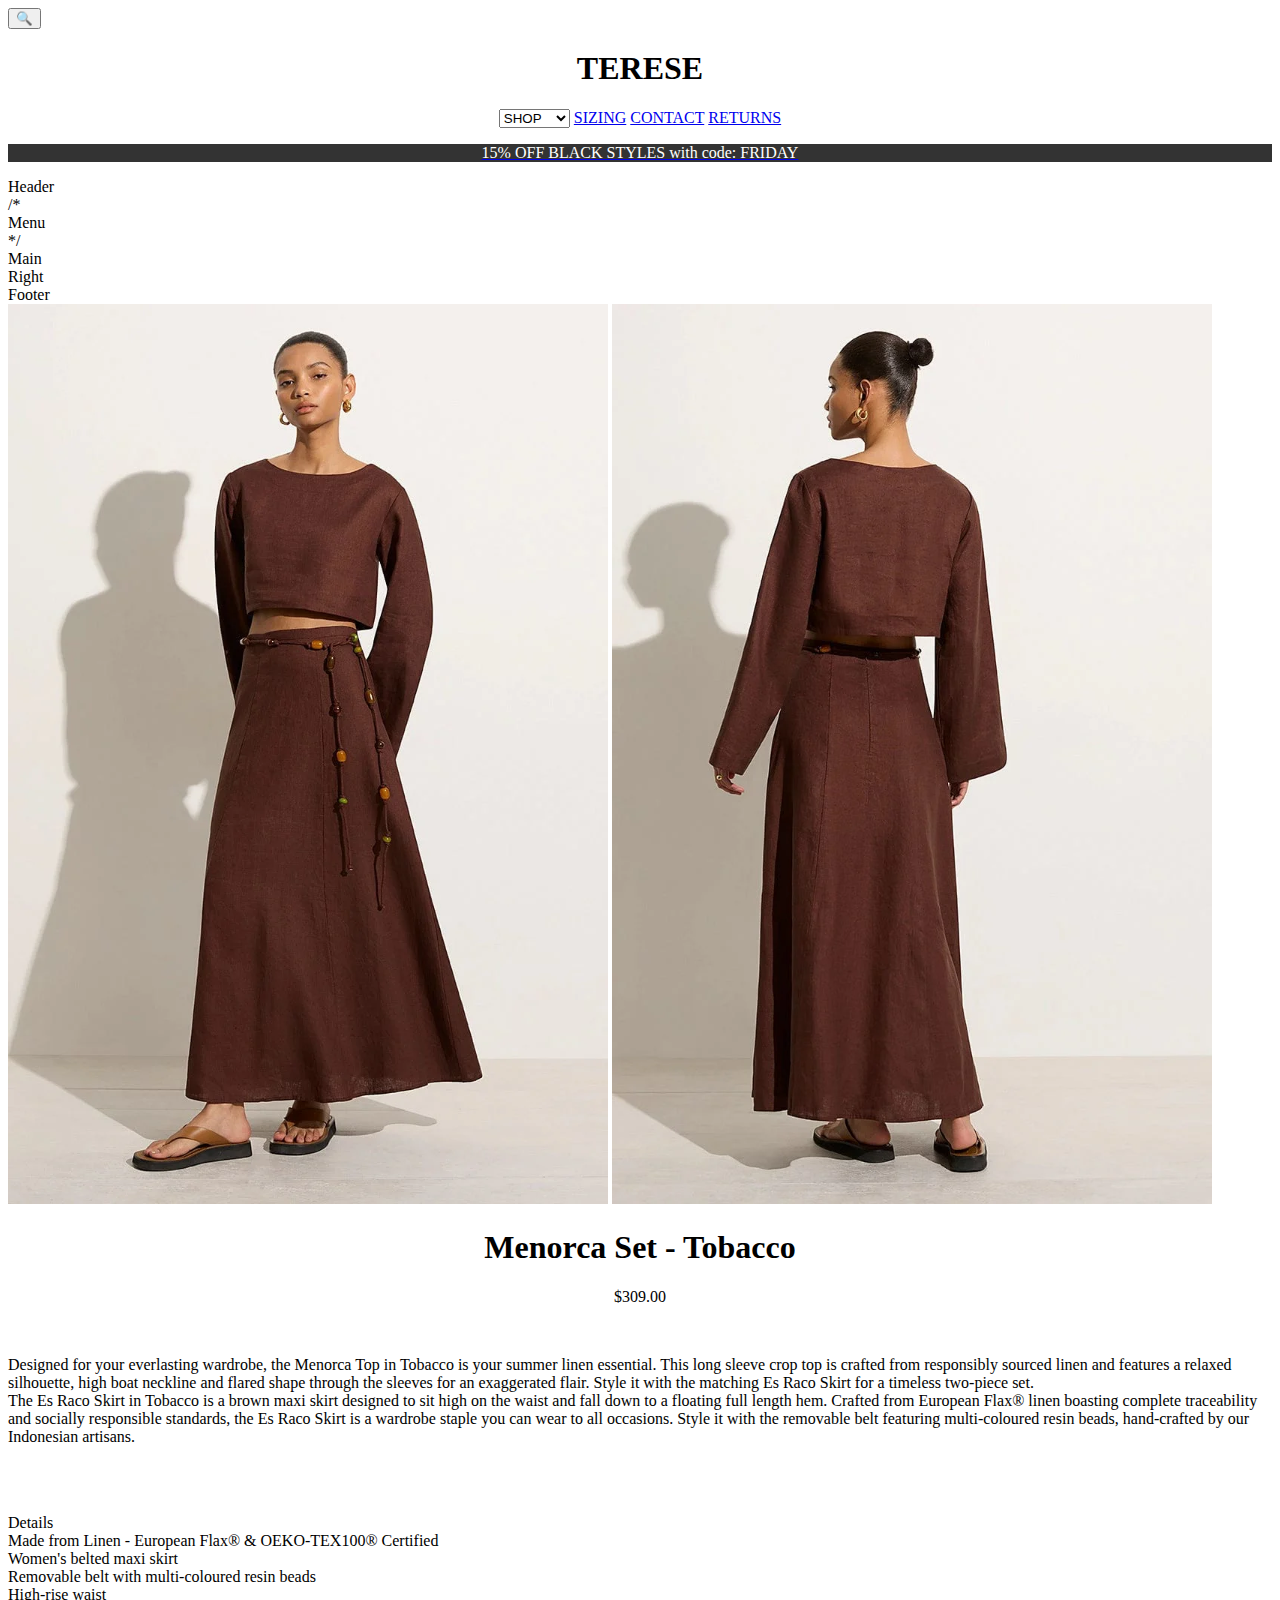
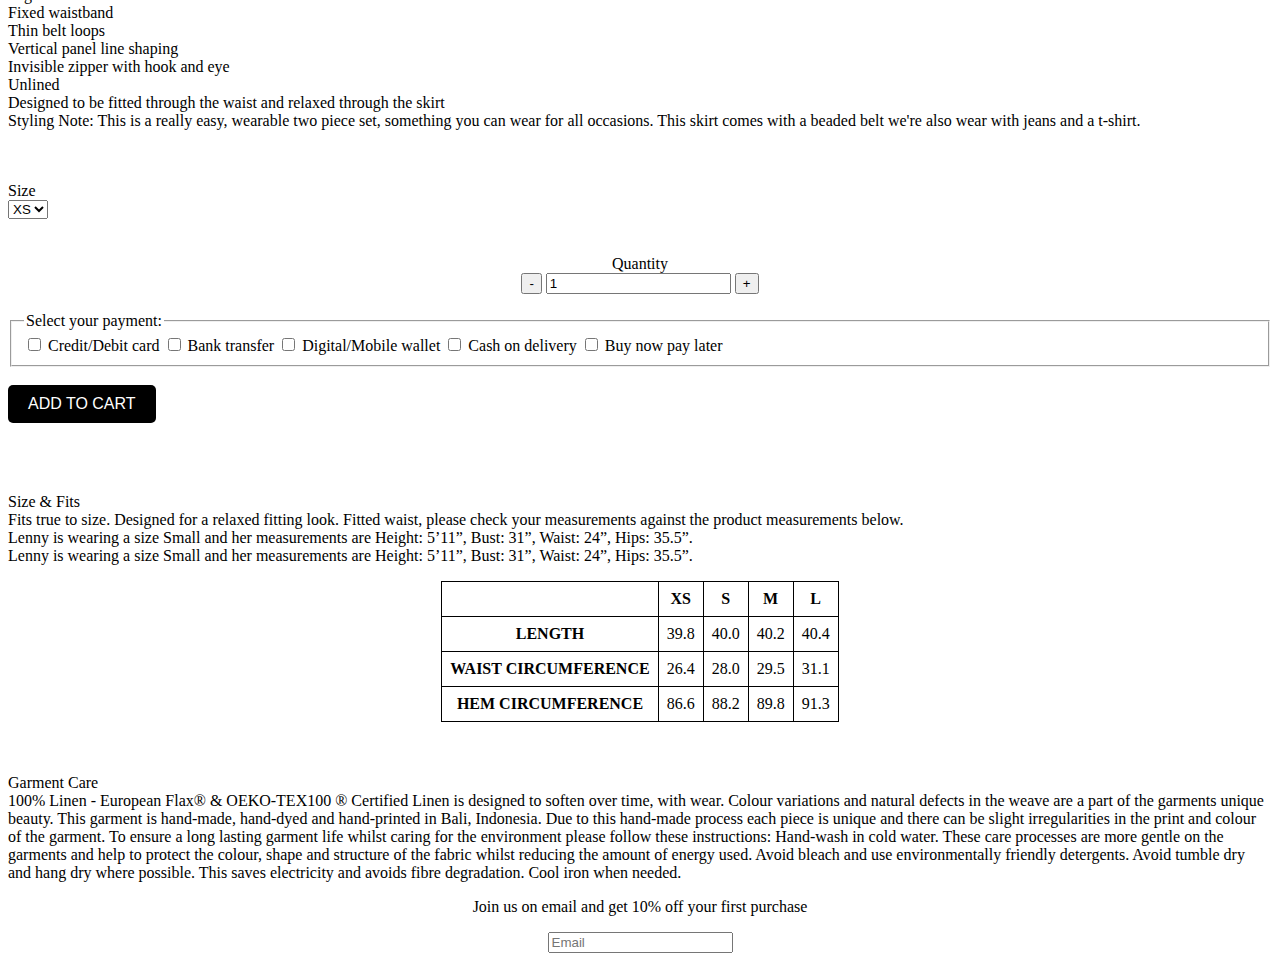
==== assets/index.html @ 15786787 "Moved and renamed folder" ====
<!DOCTYPE html>
<html lang="en">
<head>
    <meta charset="UTF-8">
    <meta name="viewport" content="width=device-width, initial-scale=1.0">
    
    <title>TERESE</title>
    <style>
    <link rel="stylesheet" href="index.css">
  </style>
</head>

<body>


  <div>
    <!-- <form id="searchForm"> -->
       <!-- <label for="searchInput">Search:</label>  -->
      <!-- <input type="text" id="searchInput" placeholder="Type to search..." required> -->
      <div class="search-container">
      <button class="search-icon" onclick="toggleSearch()">
      🔍
      <input type="text" id="search-input" placeholder="Search..." style="display: none;">
  </button>
 
  <script>
        function toggleSearch() {
            const searchInput = document.getElementById('search-input');
            if (searchInput.style.display === 'none' || searchInput.style.display === '') {
                searchInput.style.display = 'block';
                searchInput.focus();
            } else {
                searchInput.style.display = 'none';
            }
        }
    </script>
</div>

    <!-- </form> -->
    <!-- <div class="search-results" id="searchResults"></div> -->
    </div>

  <header class="sticky-header">

    <span style="color:black; text-align: center";> 
  <h1>TERESE</h1>
  
      <nav>                          
      <select a href="#" id="shop" name="shop">          
          <option value="shop">SHOP</option>
          <option value="new">New</option>
          <option value="dresses">Dresses</option>
          <option value="sets">Sets</option>
      </select>
              <a href="#">SIZING</a>
              <a href="#">CONTACT</a>
              <a href="#">RETURNS</a>
            </span>
      
            </nav>
      
      <div style="text-align: center; background-color: #333; color: white";>
        <a href="#" class="announcement-bar-link">
          <p class="announcement-bar-message">
              <div style="text-align: center;">  
              <span style="color:white";>15% OFF BLACK STYLES with code: FRIDAY</span>
  </p>
  </a>
  </div>
 
  <!-- <div class="localization-wrapper"></div> -->
   </div>

  </header>
  
    <main>

      <div class="grid-container">
        <div class="item-1">Header</div>
        /* <div class="item-2">Menu</div> */
        <div class="item-2">Main</div>
        <div class="item-3">Right</div>
        <div class="item-4">Footer</div>
      </div>

  <section class="product-page">

            <section class="product-image">
             <img src="img/Menorca set.webp" alt="Menorca Set Tobacco" width="600" height="900">
             <img src="img/Menorca set1.webp" alt="Menorca Set Tobacco1" width="600" height="900" >  
             
      </section>
              <section class="product-details">
                <div>
              <span style="text-align: center;">
               
                    <h1>Menorca Set - Tobacco</h1>
                    <p class="price">$309.00</p>
                </div> 
                     <br>
                    <p>Designed for your everlasting wardrobe, the Menorca Top in Tobacco is your summer linen essential. 
                      This long sleeve crop top is crafted from responsibly sourced linen and features a relaxed silhouette, 
                      high boat neckline and flared shape through the sleeves for an exaggerated flair.
                      Style it with the matching Es Raco Skirt for a timeless two-piece set.
<br>
                      The Es Raco Skirt in Tobacco is a brown maxi skirt designed 
                      to sit high on the waist and fall down to a floating full length hem. Crafted from European Flax® linen 
                      boasting complete traceability and socially responsible standards, the Es Raco Skirt is a wardrobe staple 
                      you can wear to all occasions. Style it with the removable belt featuring multi-coloured resin beads,
                      hand-crafted by our Indonesian artisans.          
                      </p>
<br>
<br>

                      <p> Details <br>
                      Made from Linen - European Flax® & OEKO-TEX100® Certified <br>
                      Women's belted maxi skirt <br>
                      Removable belt with multi-coloured resin beads <br>
                      High-rise waist <br>
                      Fixed waistband <br>
                      Thin belt loops <br>
                      Vertical panel line shaping <br>
                      Invisible zipper with hook and eye <br>
                      Unlined <br>
                      Designed to be fitted through the waist and relaxed through the skirt <br>
                      Styling Note: This is a really easy, wearable two piece set, something you can wear for all occasions. 
                      This skirt comes with a beaded belt we're also wear with jeans and a t-shirt.
                    </p>

<br>
<br>

 <!-- Select Dropdown -->
 <div class="selector-group" style=text-align: center;">
 <label for="sizes">Size</label>
 <br>
 <select id="sizes" name="sizes">
     <option value="xs">XS</option>
     <option value="s">S</option>
     <option value="m">M</option>
     <option value="l">L</option>
 </select>
</div>
<br>
<br>
<!-- quantity -->
<div style="text-align: center;">
<form action="#" method="post">
<label for="sizes">Quantity</label>

<br>
<div class="quantity-container">
  <button class="quantity-button" onclick="changeQuantity(-1)">-</button>
  <input type="number" id="quantity" class="quantity-input" value="1" min="1">
  <button class="quantity-button" onclick="changeQuantity(1)">+</button>
</div>

<script>
  function changeQuantity(delta) {
      const input = document.getElementById('quantity');
      let currentValue = parseInt(input.value);
      currentValue += delta;
      if (currentValue < 1) currentValue = 1; // Prevent negative quantity
      input.value = currentValue;
  }
</script>
</form>
</div>                
                
                      <!-- button add to cart -->
                      <!-- <button class="addtocart"> -->
                        <!-- <div class="addtocart">ADD TO CART</div> -->
<br>

                      <!-- payment  -->
                      <div class="checkbox-group">
                      <fieldset>
                        <legend>Select your payment:</legend>
                        <label>
                            <input type="checkbox" name="payment" value="creditordebit"> Credit/Debit card
                        </label>
                        <label>
                            <input type="checkbox" name="payment" value="banktransfer"> Bank transfer
                        </label>
                        <label>
                            <input type="checkbox" name="payment" value="digiormobile"> Digital/Mobile wallet
                        </label>
                        <label>
                          <input type="checkbox" name="payment" value="cod"> Cash on delivery
                      </label>
                      <label>
                        <input type="checkbox" name="payment" value="buynowpaylater"> Buy now pay later
                    </label>
                    </fieldset>
                      </div>
<br>

<div class="button-group">
  <form action="#" method="post">
    <title>Add to Cart Button</title>
    <style>
      .black-button {
        background-color: black; /* Button color */
        color: white; /* Text color */
        border: none; /* No border */
        padding: 10px 20px; /* Padding */
        font-size: 16px; /* Font size */
        cursor: pointer; /* Pointer cursor on hover */
        border-radius: 5px; /* Rounded corners */
    }
    .black-button:hover {
        background-color: darkgray; /* Change color on hover */
    }
      
    </style> 
    
<body>
<button class="black-button" onclick="alert('Add to Cart!')">ADD TO CART</button>
</body>
 </form> 
</div>

<br>
<br>
<br>


                    <p> Size & Fits <br>
Fits true to size. Designed for a relaxed fitting look.
Fitted waist, please check your measurements against the product measurements below.
<br>

Lenny is wearing a size Small and her measurements are Height: 5’11”, Bust: 31”, Waist: 24”, Hips: 35.5”.
<br>
Lenny is wearing a size Small and her measurements are Height: 5’11”, Bust: 31”, Waist: 24”, Hips: 35.5”.
</p>

<div>
<title>Centered Table with Flexbox</title>
<style>
    .table-container {
        display: flex;
        justify-content: center; /* Centers the table */
    }
    table {
        border-collapse: collapse;
    }
    th, td {
        border: 1px solid black;
        padding: 8px; 
        text-align: center;
    }
</style>


<div class="table-container">
<table> 
  <thead>   
      <tr>
      
          <th></th>  <!-- Header cell -->
          <th>XS</th>  <!-- Header cell -->
          <th>S</th> <!-- Header cell -->
          <th>M</th> <!-- Header cell -->
          <th>L</th>         
      </tr>
  </thead>
  <tbody>
    <tr>
      
      <th scope="row">LENGTH</th>
      <td>39.8</td>
      <td>40.0</td>
      <td>40.2</td>
      <td>40.4</td>   
    </tr>
    <tr>
      
      <th scope="row">WAIST CIRCUMFERENCE</th>
      <td>26.4</td>
      <td>28.0</td>
      <td>29.5</td>
      <td>31.1</td>   
    </tr>
    <tr>
  
      <th scope="row">HEM CIRCUMFERENCE</th>
      <td>86.6</td>
      <td>88.2</td>
      <td>89.8</td>
      <td>91.3</td> 
    </tr> 
  </tbody>
</table>

</div>
</div>
<br>
<br>

<p> Garment Care <br>
  100% Linen - European Flax® & OEKO-TEX100 ® Certified

Linen is designed to soften over time, with wear.

Colour variations and natural defects in the weave are a part of the garments unique beauty.

This garment is hand-made, hand-dyed and hand-printed in Bali, Indonesia. Due to this hand-made process each piece is unique and there can be slight irregularities in the print and colour of the garment. To ensure a long lasting garment life whilst caring for the environment please follow these instructions:

Hand-wash in cold water. These care processes are more gentle on the garments and help to protect the colour, shape and structure of the fabric whilst reducing the amount of energy used.

Avoid bleach and use environmentally friendly detergents. Avoid tumble dry and hang dry where possible. This saves electricity and avoids fibre degradation.

Cool iron when needed.
</p>
</div>              

    <!-- </form> -->
              </div>
            <!-- </div> */div productpage*/ -->
              </section>
  </main>

<footer>
  <div class="field field--with-error">
    <div style="text-align: center;">
      <p>Join us on email and get 10% off your first purchase</p>
    <input
      autocomplete="email"
      type="email"
      id="ContactForm-email"
      class="field__input"
      name="contact[email]"
      spellcheck="false"
      autocapitalize="off"
      value=""
      aria-required="true"
      
      placeholder="Email"
    ></div>
  </div>
</footer>



</section>
</body>


  

<!-- } -->
<!-- </style> -->

</html>
---- assets/index.css ----
main{
    
    body {
        font-family: Arial, sans-serif;
        margin: 0;
    }
    
    header, footer {
        text-decoration: none;
        position: fixed;
        background-color: white;
        color: black;
        text-align: center;
        padding: 20px; 
        width: 100%; /* Ensure header/footer span full width */
        z-index: 1000; /* To stay above other elements */
    }
    

    .item-1 { grid-area: header; }
    /* .item2 { grid-area: menu; } */
    .item-2 { grid-area: main; }
    .item-3 { grid-area: right; }
    .item-4 { grid-area: footer; }
    
    .grid-container {
      display: grid;
      grid-template-areas:
        'header header header header header header'
        'menu main main main right right'
        'menu footer footer footer footer footer';
      gap: 10px;
      background-color: #2196F3;
      padding: 20px;
      width: 100%;
    }
    
    .grid-container > div {
      background-color: rgba(255, 255, 255, 0.8);
      text-align: center;
      padding: 20px 0;
      font-size: 30px;
      grid-template-columns: repeat(2, 1fr);

    }



    .sticky-header {
        text-decoration: none;
        position: sticky;
        top: 0; 
        background-color: white;
        padding: 10px 20px;
        box-shadow: 0 2px 5px rgba(0, 0, 0, 0.1);
    }
    .navbar li {
        margin-right: 20px;   /* Space between items */
    }
    
    .navbar li a {
        color: white;         /* Link color */
        text-decoration: none; /* Remove underline */
        padding: 15px;       /* Padding for clickable area */
    }
    
    .navbar li a:hover {
        background-color: #575757; /* Background color on hover */
        border-radius: 4px; /* Rounded corners */
    }

    .product-page {
        
        /* grid-template-columns: 1fr 1fr; Two equal columns */
        /* grid-template-rows: repeat(4, 100px); */
        display: flex;
        justify-content: center;
        /* grid-template-columns: repeat(2, 1fr); Two equal columns */
        gap: 20px; /* Space between items */
       
        padding: 20px;
        max-width: 1200px; /* Max width for larger screens */
        margin: 40px auto; /* Centering the grid */
       
    }
    
    /* .item {
        text-align: center; 
        background-color: #ffffff;
        padding: 15px;
        margin: 5px; 
        border-radius: 3px; 
    } */
    .item-1{
        grid-area: header;
    
        }
        .item-2{
        grid-area: aside;
    
        }
        .item-3{
        grid-area: main;
    
        }
        .item-4{
        grid-area: footer;
    
        }
.product-image {
    display: flex;
    flex-direction: column;
    justify-content: center;
    align-items: center;
}

.product-image img {
    max-width: 100%;
    height: auto;
}

.product-details {
    display: flex;
    flex-direction: column; /* Stack elements vertically */
}

.product-details h2 {
    font-size: 24px;
    margin: 10px 0;
}

.price {
    font-size: 20px;
    color: #e60000; /* Price color */
    margin: 10px 0;
}

.description {
    line-height: 1.5; /* Spacing between lines */
    margin: 15px 0;
}

.button-group {
    display: flex;
    gap: 10px; /* Space between buttons */
}

.add-to-cart,
.buy-now {
    background-color: #4CAF50; /* Green background */
    color: white;
    border: none;
    padding: 15px 20px;
    cursor: pointer;
    font-size: 16px;
    flex: 1; /* Make buttons equal width */
}

.add-to-cart:hover,
.buy-now:hover {
    background-color: #45a049; /* Darker green on hover */
}

footer {
    text-align: center;
    padding: 10px;
    background-color: #333; /* Dark footer */
    color: white;
    position: relative;
    bottom: 0;
    width: 100%;
}
    
    /* Media Queries */
    @media screen and (max-width: 600px) {
        .product-page {
            grid-template-columns: 1fr; /* Stack items in one column */
        }

    .button-group {
        flex-direction: column; /* Stack buttons vertically on small screens */
    }

    .add-to-cart, .buy-now {
        width: 100%; /* Full width buttons */
    }
    }
    


}



        

  



/* .item {
    background-color: white; 
    color: black; /* Text color */
    padding: 15px;
    flex: 1; /* Allow items to grow equally */
    margin: 5px; /* Space between items */
    text-align: center; 
    border-radius: 3px; /* Rounded corners for items */
}

.item-1{
  <div style="text-align: center;">
                
}
   } */
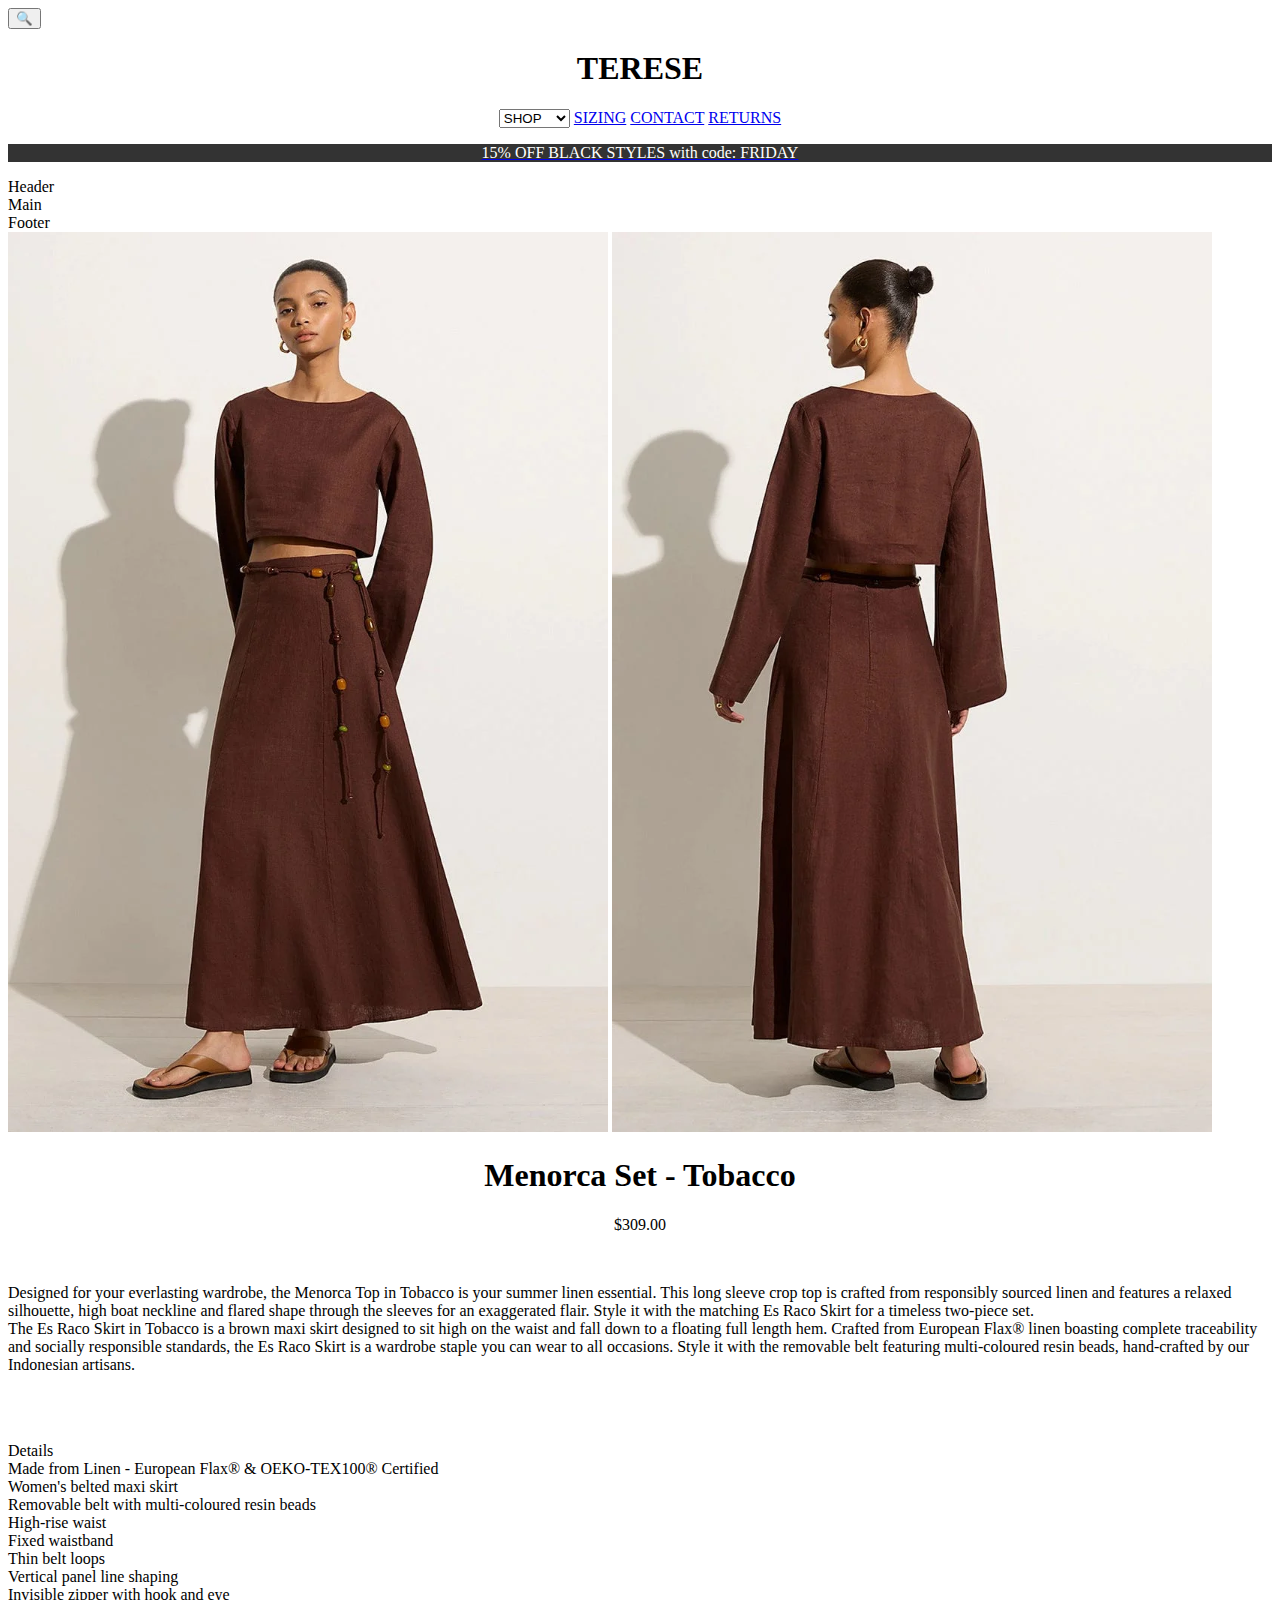
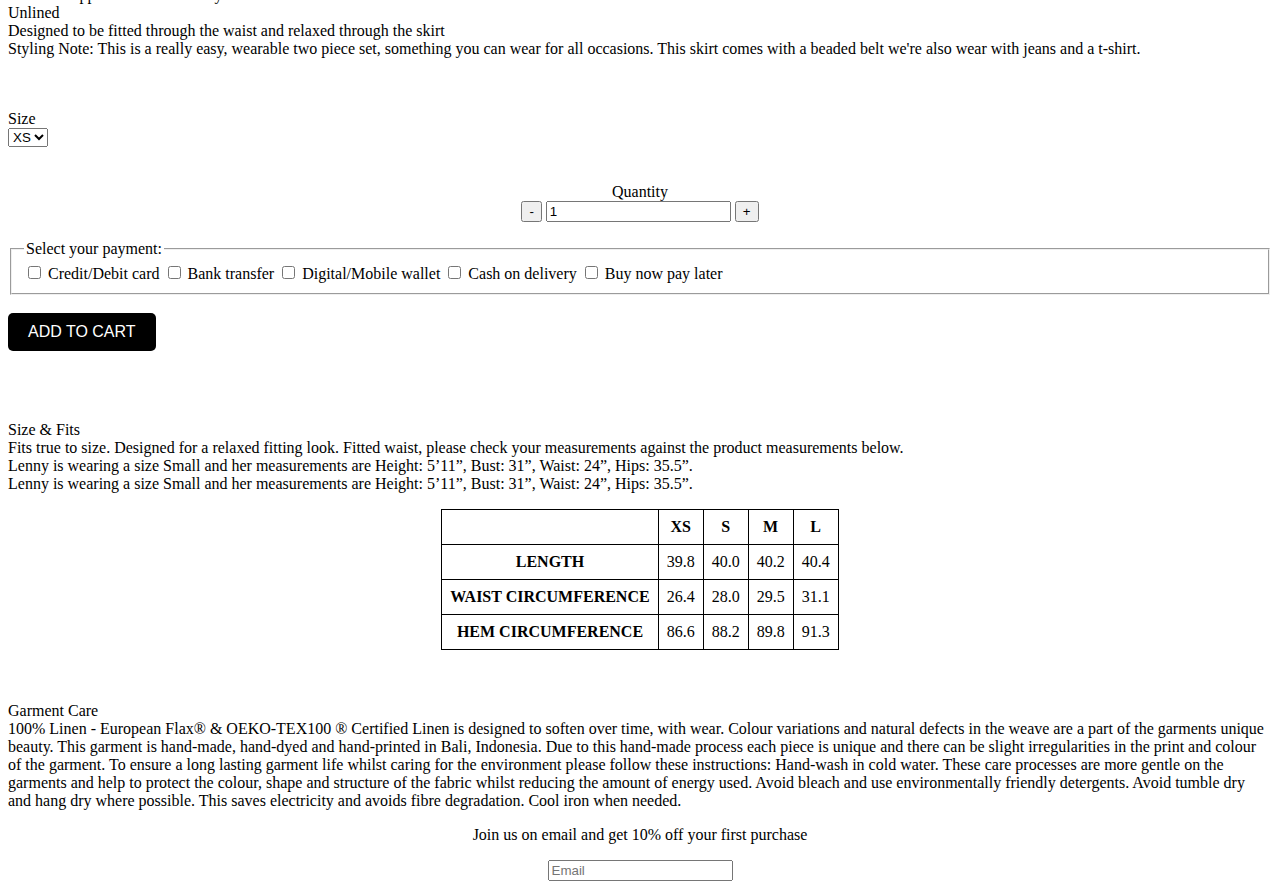
==== commit 707b862e: "commit kesembilan" ====
--- a/assets/index.html
+++ b/assets/index.html
@@ -8,6 +8,7 @@
     <style>
     <link rel="stylesheet" href="index.css">
   </style>
+  <script src=#></script>
 </head>
 
 <body>
@@ -41,7 +42,7 @@
     </div>
 
   <header class="sticky-header">
-
+    <div class="item-1">
     <span style="color:black; text-align: center";> 
   <h1>TERESE</h1>
   
@@ -62,7 +63,7 @@
       <div style="text-align: center; background-color: #333; color: white";>
         <a href="#" class="announcement-bar-link">
           <p class="announcement-bar-message">
-              <div style="text-align: center;">  
+              <div style="text-align: center";>  
               <span style="color:white";>15% OFF BLACK STYLES with code: FRIDAY</span>
   </p>
   </a>
@@ -72,20 +73,20 @@
    </div>
 
   </header>
-  
+  </div>
     <main>
 
       <div class="grid-container">
-        <div class="item-1">Header</div>
-        /* <div class="item-2">Menu</div> */
+        <div class="item-1">Header</div>       
         <div class="item-2">Main</div>
-        <div class="item-3">Right</div>
-        <div class="item-4">Footer</div>
+        <div class="item-3">Footer</div>
+       
       </div>
 
   <section class="product-page">
 
-            <section class="product-image">
+            <section class="product-image";>
+              <div class="item-2">
              <img src="img/Menorca set.webp" alt="Menorca Set Tobacco" width="600" height="900">
              <img src="img/Menorca set1.webp" alt="Menorca Set Tobacco1" width="600" height="900" >  
              
@@ -134,7 +135,7 @@
  <div class="selector-group" style=text-align: center;">
  <label for="sizes">Size</label>
  <br>
- <select id="sizes" name="sizes">
+ <select id="sizes" name="sizes";>
      <option value="xs">XS</option>
      <option value="s">S</option>
      <option value="m">M</option>
@@ -173,7 +174,8 @@
 <br>
 
                       <!-- payment  -->
-                      <div class="checkbox-group">
+                      <div class="checkbox-group style=text-align: center;">
+                  
                       <fieldset>
                         <legend>Select your payment:</legend>
                         <label>
@@ -322,6 +324,7 @@
   </main>
 
 <footer>
+  <div class="item-3">
   <div class="field field--with-error">
     <div style="text-align: center;">
       <p>Join us on email and get 10% off your first purchase</p>
@@ -339,11 +342,13 @@
       placeholder="Email"
     ></div>
   </div>
+  </div>
 </footer>
 
 
 
 </section>
+</div>
 </body>
 
 
--- a/assets/index.css
+++ b/assets/index.css
@@ -17,18 +17,26 @@
     }
     
 
-    .item-1 { grid-area: header; }
-    /* .item2 { grid-area: menu; } */
-    .item-2 { grid-area: main; }
-    .item-3 { grid-area: right; }
-    .item-4 { grid-area: footer; }
+        .item-1{
+        grid-area: header;
+    
+        }
+        .item-2{
+        grid-area: main;
+        grid-template-columns: repeat(2, 1fr);
+    
+        }
+        .item-3{
+        grid-area: footer;
+    
+        }
     
     .grid-container {
       display: grid;
       grid-template-areas:
-        'header header header header header header'
-        'menu main main main right right'
-        'menu footer footer footer footer footer';
+        'header header'
+        'main main'
+        'footer footer';
       gap: 10px;
       background-color: #2196F3;
       padding: 20px;
@@ -36,15 +44,13 @@
     }
     
     .grid-container > div {
-      background-color: rgba(255, 255, 255, 0.8);
+      /* background-color: rgba(255, 255, 255, 0.8); */
       text-align: center;
       padding: 20px 0;
       font-size: 30px;
       grid-template-columns: repeat(2, 1fr);
 
     }
-
-
 
     .sticky-header {
         text-decoration: none;
@@ -91,22 +97,8 @@
         margin: 5px; 
         border-radius: 3px; 
     } */
-    .item-1{
-        grid-area: header;
-    
-        }
-        .item-2{
-        grid-area: aside;
-    
-        }
-        .item-3{
-        grid-area: main;
-    
-        }
-        .item-4{
-        grid-area: footer;
-    
-        }
+        
+       
 .product-image {
     display: flex;
     flex-direction: column;
@@ -198,18 +190,3 @@
 
 
 
-/* .item {
-    background-color: white; 
-    color: black; /* Text color */
-    padding: 15px;
-    flex: 1; /* Allow items to grow equally */
-    margin: 5px; /* Space between items */
-    text-align: center; 
-    border-radius: 3px; /* Rounded corners for items */
-}
-
-.item-1{
-  <div style="text-align: center;">
-                
-}
-   } */
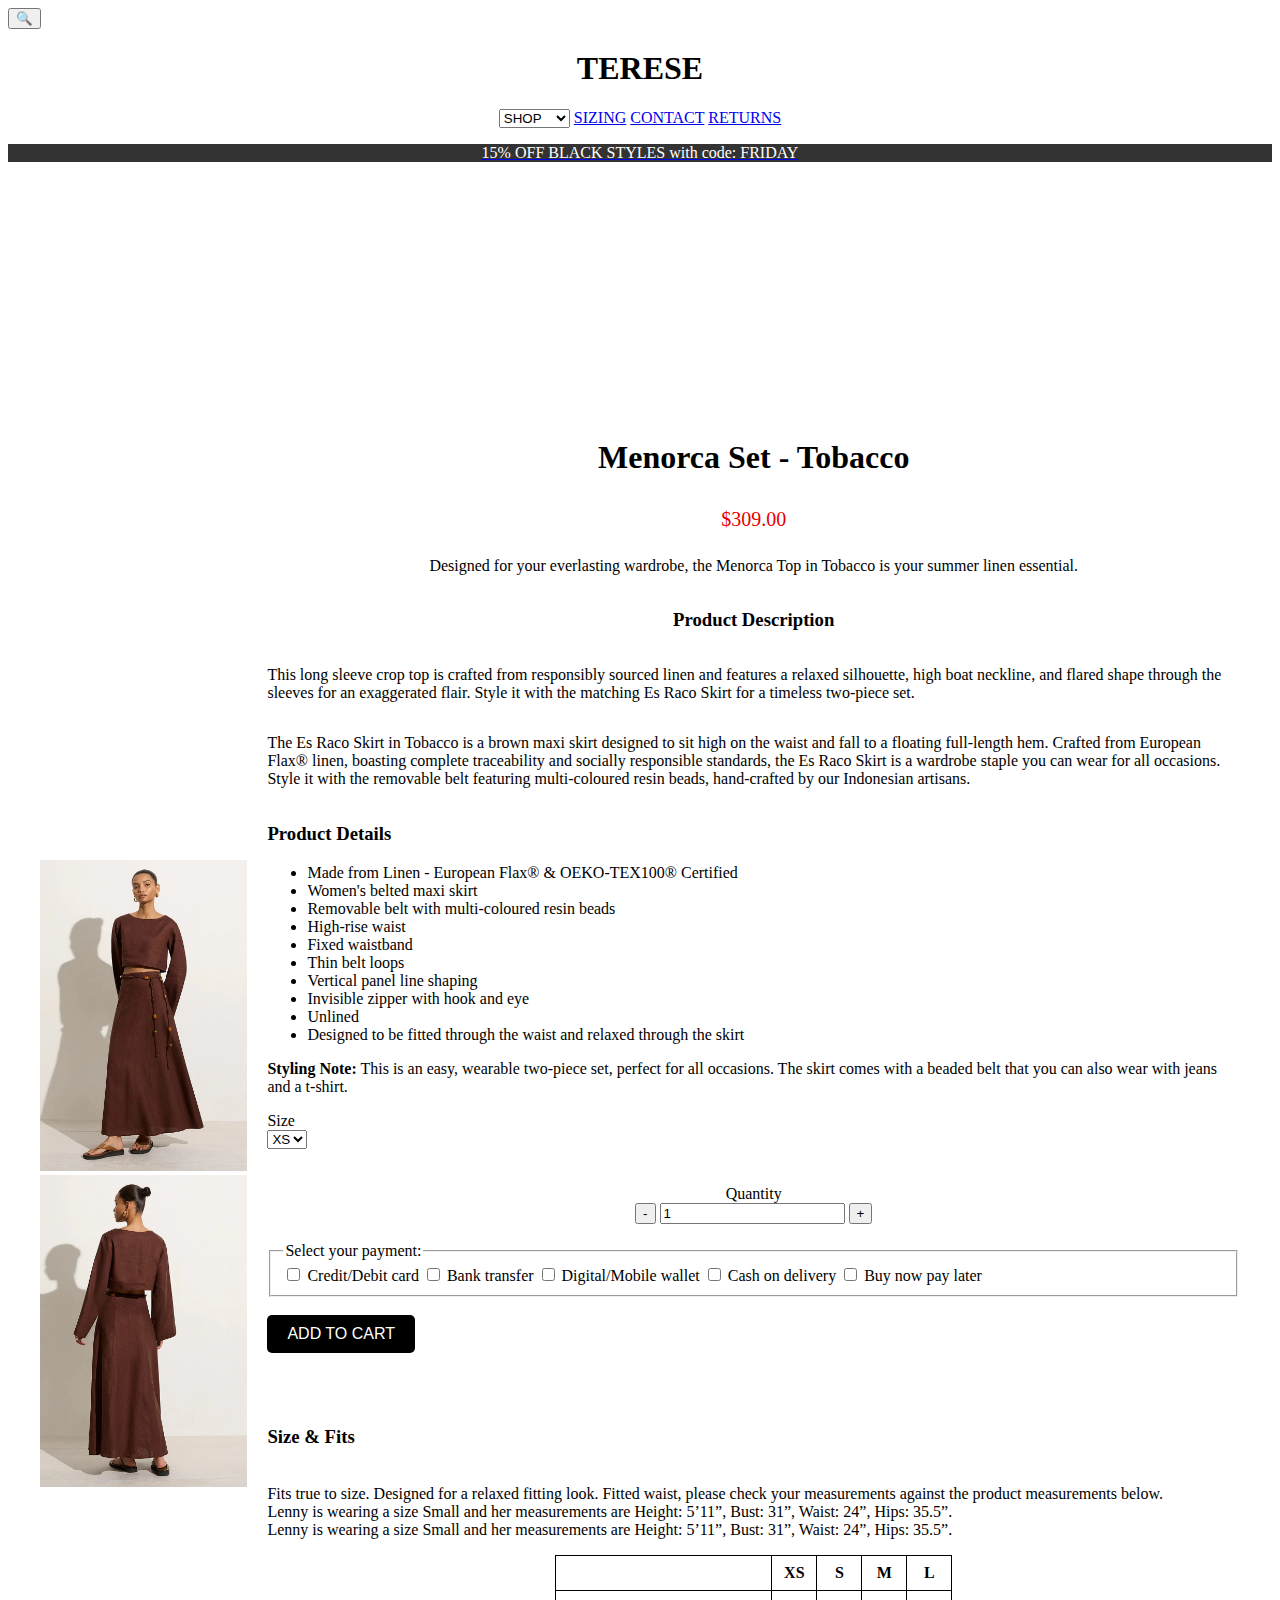
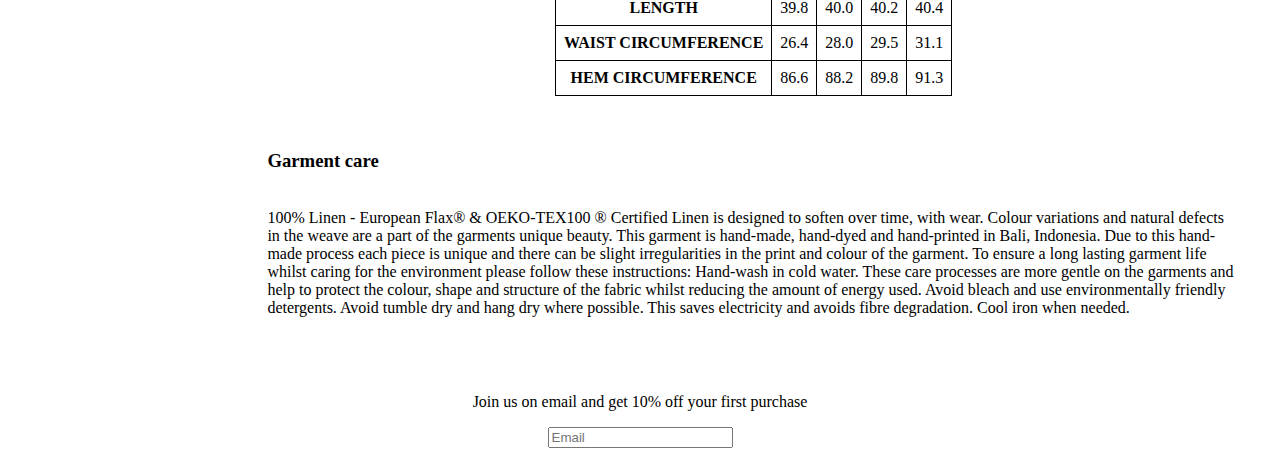
==== commit af5351e8: "commit kesepuluh" ====
--- a/assets/index.html
+++ b/assets/index.html
@@ -3,12 +3,11 @@
 <head>
     <meta charset="UTF-8">
     <meta name="viewport" content="width=device-width, initial-scale=1.0">
+    <title>TERESE</title>
     
-    <title>TERESE</title>
-    <style>
     <link rel="stylesheet" href="index.css">
-  </style>
-  <script src=#></script>
+    <script src="index.js"></script>
+  
 </head>
 
 <body>
@@ -26,6 +25,7 @@
  
   <script>
         function toggleSearch() {
+          event.preventDefault();
             const searchInput = document.getElementById('search-input');
             if (searchInput.style.display === 'none' || searchInput.style.display === '') {
                 searchInput.style.display = 'block';
@@ -43,7 +43,7 @@
 
   <header class="sticky-header">
     <div class="item-1">
-    <span style="color:black; text-align: center";> 
+    <span style="color:black; text-align: center";>
   <h1>TERESE</h1>
   
       <nav>                          
@@ -56,7 +56,7 @@
               <a href="#">SIZING</a>
               <a href="#">CONTACT</a>
               <a href="#">RETURNS</a>
-            </span>
+            
       
             </nav>
       
@@ -70,16 +70,19 @@
   </div>
  
   <!-- <div class="localization-wrapper"></div> -->
-   </div>
-
+  </span>
+  </div>
+  
   </header>
-  </div>
+  
+
+
     <main>
 
       <div class="grid-container">
-        <div class="item-1">Header</div>       
-        <div class="item-2">Main</div>
-        <div class="item-3">Footer</div>
+        <div class="item-1"></div>       
+        <div class="item-2"></div>
+        <div class="item-3"></div>
        
       </div>
 
@@ -91,45 +94,45 @@
              <img src="img/Menorca set1.webp" alt="Menorca Set Tobacco1" width="600" height="900" >  
              
       </section>
-              <section class="product-details">
-                <div>
-              <span style="text-align: center;">
+
+<article>
+              <section class="product-details">            
+              <span style="text-align: center;"></span>
                
-                    <h1>Menorca Set - Tobacco</h1>
-                    <p class="price">$309.00</p>
-                </div> 
-                     <br>
-                    <p>Designed for your everlasting wardrobe, the Menorca Top in Tobacco is your summer linen essential. 
-                      This long sleeve crop top is crafted from responsibly sourced linen and features a relaxed silhouette, 
-                      high boat neckline and flared shape through the sleeves for an exaggerated flair.
-                      Style it with the matching Es Raco Skirt for a timeless two-piece set.
-<br>
-                      The Es Raco Skirt in Tobacco is a brown maxi skirt designed 
-                      to sit high on the waist and fall down to a floating full length hem. Crafted from European Flax® linen 
-                      boasting complete traceability and socially responsible standards, the Es Raco Skirt is a wardrobe staple 
-                      you can wear to all occasions. Style it with the removable belt featuring multi-coloured resin beads,
-                      hand-crafted by our Indonesian artisans.          
-                      </p>
-<br>
-<br>
-
-                      <p> Details <br>
-                      Made from Linen - European Flax® & OEKO-TEX100® Certified <br>
-                      Women's belted maxi skirt <br>
-                      Removable belt with multi-coloured resin beads <br>
-                      High-rise waist <br>
-                      Fixed waistband <br>
-                      Thin belt loops <br>
-                      Vertical panel line shaping <br>
-                      Invisible zipper with hook and eye <br>
-                      Unlined <br>
-                      Designed to be fitted through the waist and relaxed through the skirt <br>
-                      Styling Note: This is a really easy, wearable two piece set, something you can wear for all occasions. 
-                      This skirt comes with a beaded belt we're also wear with jeans and a t-shirt.
-                    </p>
-
-<br>
-<br>
+                      <h1>Menorca Set - Tobacco</h1>
+                      <p class="price">$309.00</p>
+                      <p>Designed for your everlasting wardrobe, the Menorca Top in Tobacco is your summer linen essential.</p>       
+
+                  <h3>Product Description</h3>
+                  <p>
+                    This long sleeve crop top is crafted from responsibly sourced linen and features a relaxed silhouette,
+                    high boat neckline, and flared shape through the sleeves for an exaggerated flair. 
+                    Style it with the matching Es Raco Skirt for a timeless two-piece set.
+                  </p>
+              
+                  <p>
+                    The Es Raco Skirt in Tobacco is a brown maxi skirt designed to sit high on the waist and fall to a floating full-length hem. 
+                    Crafted from European Flax® linen, boasting complete traceability and socially responsible standards, 
+                    the Es Raco Skirt is a wardrobe staple you can wear for all occasions. 
+                    Style it with the removable belt featuring multi-coloured resin beads, hand-crafted by our Indonesian artisans.
+                  </p>
+                </section>
+              
+                <section>
+                  <h3>Product Details</h3>
+                  <ul>
+                    <li>Made from Linen - European Flax® & OEKO-TEX100® Certified</li>
+                    <li>Women's belted maxi skirt</li>
+                    <li>Removable belt with multi-coloured resin beads</li>
+                    <li>High-rise waist</li>
+                    <li>Fixed waistband</li>
+                    <li>Thin belt loops</li>
+                    <li>Vertical panel line shaping</li>
+                    <li>Invisible zipper with hook and eye</li>
+                    <li>Unlined</li>
+                    <li>Designed to be fitted through the waist and relaxed through the skirt</li>
+                  </ul>
+                  <p><strong>Styling Note:</strong> This is an easy, wearable two-piece set, perfect for all occasions. The skirt comes with a beaded belt that you can also wear with jeans and a t-shirt.</p>
 
  <!-- Select Dropdown -->
  <div class="selector-group" style=text-align: center;">
@@ -199,7 +202,7 @@
 
 <div class="button-group">
   <form action="#" method="post">
-    <title>Add to Cart Button</title>
+    
     <style>
       .black-button {
         background-color: black; /* Button color */
@@ -227,7 +230,9 @@
 <br>
 
 
-                    <p> Size & Fits <br>
+                    <p> 
+                      <h3>Size & Fits</h3>
+                      <br>
 Fits true to size. Designed for a relaxed fitting look.
 Fitted waist, please check your measurements against the product measurements below.
 <br>
@@ -300,7 +305,9 @@
 <br>
 <br>
 
-<p> Garment Care <br>
+<p> 
+  <h3>Garment care</h3>
+  <br>
   100% Linen - European Flax® & OEKO-TEX100 ® Certified
 
 Linen is designed to soften over time, with wear.
@@ -321,6 +328,7 @@
               </div>
             <!-- </div> */div productpage*/ -->
               </section>
+</article>
   </main>
 
 <footer>
--- a/assets/index.css
+++ b/assets/index.css
@@ -17,28 +17,18 @@
     }
     
 
-        .item-1{
-        grid-area: header;
-    
-        }
-        .item-2{
-        grid-area: main;
-        grid-template-columns: repeat(2, 1fr);
-    
-        }
-        .item-3{
-        grid-area: footer;
-    
-        }
+       
     
     .grid-container {
       display: grid;
+      grid-template-columns: repeat(2, 1fr);
+
       grid-template-areas:
         'header header'
         'main main'
         'footer footer';
       gap: 10px;
-      background-color: #2196F3;
+      background-color: white;
       padding: 20px;
       width: 100%;
     }
@@ -48,10 +38,22 @@
       text-align: center;
       padding: 20px 0;
       font-size: 30px;
-      grid-template-columns: repeat(2, 1fr);
+      
 
     }
-
+        .item-1{
+        grid-area: header;
+    
+        }
+        .item-2{
+        grid-area: main;
+       
+    
+        }
+        .item-3{
+        grid-area: footer;
+    
+        }
     .sticky-header {
         text-decoration: none;
         position: sticky;
@@ -82,7 +84,7 @@
         display: flex;
         justify-content: center;
         /* grid-template-columns: repeat(2, 1fr); Two equal columns */
-        gap: 20px; /* Space between items */
+        gap: 20px; 
        
         padding: 20px;
         max-width: 1200px; /* Max width for larger screens */
@@ -114,6 +116,8 @@
 .product-details {
     display: flex;
     flex-direction: column; /* Stack elements vertically */
+    justify-content: center;
+    align-items: center;
 }
 
 .product-details h2 {
@@ -166,7 +170,7 @@
     /* Media Queries */
     @media screen and (max-width: 600px) {
         .product-page {
-            grid-template-columns: 1fr; /* Stack items in one column */
+            grid-template-columns: 1fr; 
         }
 
     .button-group {
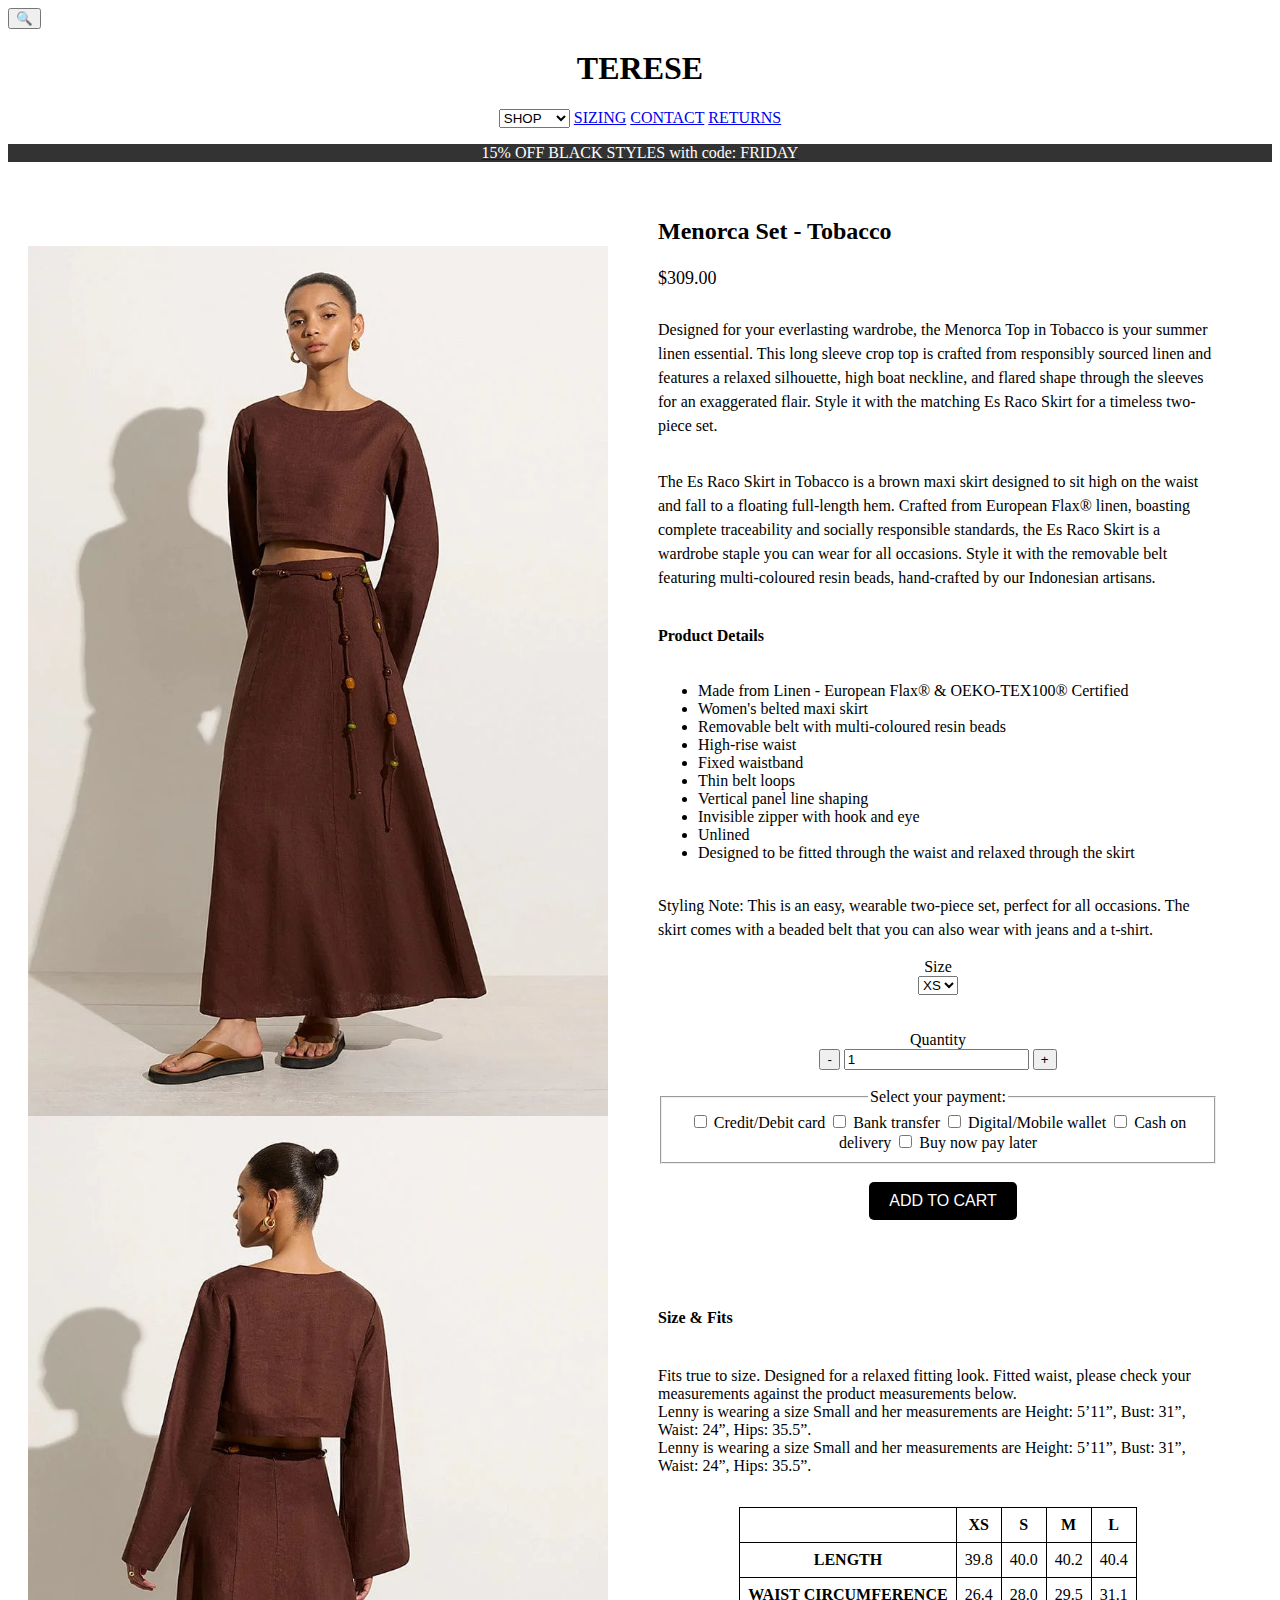
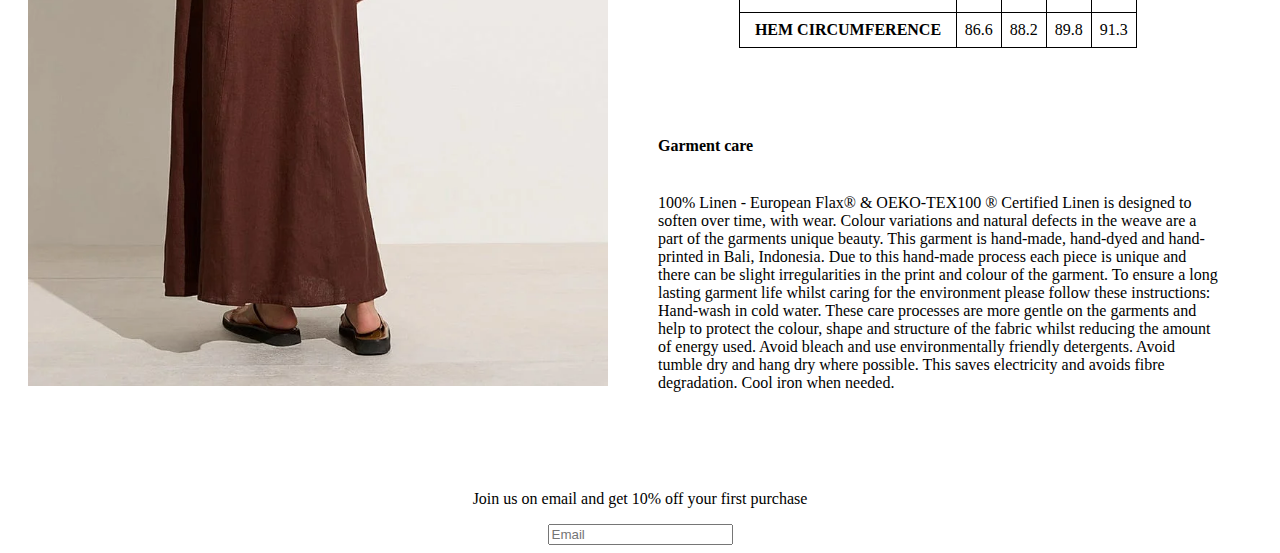
==== commit b5430cc5: "commit kesebelas" ====
--- a/assets/index.html
+++ b/assets/index.html
@@ -3,8 +3,7 @@
 <head>
     <meta charset="UTF-8">
     <meta name="viewport" content="width=device-width, initial-scale=1.0">
-    <title>TERESE</title>
-    
+    <title>TERESE</title>  
     <link rel="stylesheet" href="index.css">
     <script src="index.js"></script>
   
@@ -13,7 +12,7 @@
 <body>
 
 
-  <div>
+  <!-- <div> -->
     <!-- <form id="searchForm"> -->
        <!-- <label for="searchInput">Search:</label>  -->
       <!-- <input type="text" id="searchInput" placeholder="Type to search..." required> -->
@@ -39,10 +38,11 @@
 
     <!-- </form> -->
     <!-- <div class="search-results" id="searchResults"></div> -->
-    </div>
-
-  <header class="sticky-header">
-    <div class="item-1">
+    <!-- </div> -->
+
+  <header>
+  <div class="sticky-header">
+   
     <span style="color:black; text-align: center";>
   <h1>TERESE</h1>
   
@@ -54,7 +54,7 @@
           <option value="sets">Sets</option>
       </select>
               <a href="#">SIZING</a>
-              <a href="#">CONTACT</a>
+              <a href="contact.html">CONTACT</a>
               <a href="#">RETURNS</a>
             
       
@@ -75,36 +75,35 @@
   
   </header>
   
-
+  
 
     <main>
 
-      <div class="grid-container">
+      <!-- <div class="grid-container">
         <div class="item-1"></div>       
         <div class="item-2"></div>
         <div class="item-3"></div>
        
-      </div>
-
-  <section class="product-page">
-
-            <section class="product-image";>
-              <div class="item-2">
+      </div> -->
+
+  <section class="grid-container">
+
+            <div class="product-image";>
+              <!-- <div class="item-2"> -->
              <img src="img/Menorca set.webp" alt="Menorca Set Tobacco" width="600" height="900">
              <img src="img/Menorca set1.webp" alt="Menorca Set Tobacco1" width="600" height="900" >  
              
-      </section>
+              </div>
 
 <article>
-              <section class="product-details">            
+              <div class="product-details">            
               <span style="text-align: center;"></span>
                
-                      <h1>Menorca Set - Tobacco</h1>
+                      <h2>Menorca Set - Tobacco</h2>
                       <p class="price">$309.00</p>
-                      <p>Designed for your everlasting wardrobe, the Menorca Top in Tobacco is your summer linen essential.</p>       
-
-                  <h3>Product Description</h3>
+                 
                   <p>
+                    Designed for your everlasting wardrobe, the Menorca Top in Tobacco is your summer linen essential.
                     This long sleeve crop top is crafted from responsibly sourced linen and features a relaxed silhouette,
                     high boat neckline, and flared shape through the sleeves for an exaggerated flair. 
                     Style it with the matching Es Raco Skirt for a timeless two-piece set.
@@ -116,10 +115,8 @@
                     the Es Raco Skirt is a wardrobe staple you can wear for all occasions. 
                     Style it with the removable belt featuring multi-coloured resin beads, hand-crafted by our Indonesian artisans.
                   </p>
-                </section>
-              
-                <section>
-                  <h3>Product Details</h3>
+   
+                  <h4>Product Details</h4>
                   <ul>
                     <li>Made from Linen - European Flax® & OEKO-TEX100® Certified</li>
                     <li>Women's belted maxi skirt</li>
@@ -132,10 +129,10 @@
                     <li>Unlined</li>
                     <li>Designed to be fitted through the waist and relaxed through the skirt</li>
                   </ul>
-                  <p><strong>Styling Note:</strong> This is an easy, wearable two-piece set, perfect for all occasions. The skirt comes with a beaded belt that you can also wear with jeans and a t-shirt.</p>
+                  <p>Styling Note: This is an easy, wearable two-piece set, perfect for all occasions. The skirt comes with a beaded belt that you can also wear with jeans and a t-shirt.</p>
 
  <!-- Select Dropdown -->
- <div class="selector-group" style=text-align: center;">
+ <div class="selector-group" style="text-align: center;">
  <label for="sizes">Size</label>
  <br>
  <select id="sizes" name="sizes";>
@@ -153,7 +150,7 @@
 <label for="sizes">Quantity</label>
 
 <br>
-<div class="quantity-container">
+<div class="quantity-container" style="text-align: center;">
   <button class="quantity-button" onclick="changeQuantity(-1)">-</button>
   <input type="number" id="quantity" class="quantity-input" value="1" min="1">
   <button class="quantity-button" onclick="changeQuantity(1)">+</button>
@@ -177,7 +174,7 @@
 <br>
 
                       <!-- payment  -->
-                      <div class="checkbox-group style=text-align: center;">
+                      <div class="checkbox-group" style="text-align: center;">
                   
                       <fieldset>
                         <legend>Select your payment:</legend>
@@ -200,38 +197,37 @@
                       </div>
 <br>
 
-<div class="button-group">
+<div class="button-group" style="text-align: center;">
   <form action="#" method="post">
     
     <style>
       .black-button {
-        background-color: black; /* Button color */
-        color: white; /* Text color */
-        border: none; /* No border */
-        padding: 10px 20px; /* Padding */
-        font-size: 16px; /* Font size */
+      
+        background-color: black;
+        color: white; 
+        border: none; 
+        padding: 10px 20px; 
+        font-size: 16px; 
         cursor: pointer; /* Pointer cursor on hover */
-        border-radius: 5px; /* Rounded corners */
+        border-radius: 5px; 
     }
     .black-button:hover {
         background-color: darkgray; /* Change color on hover */
     }
       
     </style> 
-    
+    </form>
 <body>
+
 <button class="black-button" onclick="alert('Add to Cart!')">ADD TO CART</button>
 </body>
- </form> 
-</div>
-
-<br>
-<br>
-<br>
-
-
+ <!-- </form>  -->
+</div>
+
+<br>
+<br>
                     <p> 
-                      <h3>Size & Fits</h3>
+                      <h4>Size & Fits</h4>
                       <br>
 Fits true to size. Designed for a relaxed fitting look.
 Fitted waist, please check your measurements against the product measurements below.
@@ -243,7 +239,7 @@
 </p>
 
 <div>
-<title>Centered Table with Flexbox</title>
+<!-- Centered Table with Flexbox -->
 <style>
     .table-container {
         display: flex;
@@ -306,7 +302,7 @@
 <br>
 
 <p> 
-  <h3>Garment care</h3>
+  <h4>Garment care</h4>
   <br>
   100% Linen - European Flax® & OEKO-TEX100 ® Certified
 
@@ -332,7 +328,7 @@
   </main>
 
 <footer>
-  <div class="item-3">
+  <div class="sticky-footer">
   <div class="field field--with-error">
     <div style="text-align: center;">
       <p>Join us on email and get 10% off your first purchase</p>
--- a/assets/index.css
+++ b/assets/index.css
@@ -3,11 +3,13 @@
     body {
         font-family: Arial, sans-serif;
         margin: 0;
+        padding: 0;
     }
     
     header, footer {
+        position: sticky;
         text-decoration: none;
-        position: fixed;
+        
         background-color: white;
         color: black;
         text-align: center;
@@ -15,53 +17,100 @@
         width: 100%; /* Ensure header/footer span full width */
         z-index: 1000; /* To stay above other elements */
     }
-    
-
-       
-    
-    .grid-container {
+    /* Main content area styling */
+main {
+    display: flex;
+    justify-content: center;
+    padding: 10px;
+  }
+    h1 {
+        font-size: 36px;
+        font-weight: bold;
+      }
+  
+    .grid-container {       
+
       display: grid;
-      grid-template-columns: repeat(2, 1fr);
-
+      /* grid-template-columns: 1fr 1fr; */
+      grid-template-columns: 50% 50%;
       grid-template-areas:
         'header header'
         'main main'
-        'footer footer';
-      gap: 10px;
-      background-color: white;
-      padding: 20px;
+        'footer footer';       
+  gap: 10px 20px;
+    
+      /* background-color: white; */
+      padding: 10px;
       width: 100%;
-    }
-    
-    .grid-container > div {
-      /* background-color: rgba(255, 255, 255, 0.8); */
-      text-align: center;
-      padding: 20px 0;
-      font-size: 30px;
-      
-
-    }
-        .item-1{
-        grid-area: header;
-    
-        }
-        .item-2{
-        grid-area: main;
-       
-    
-        }
-        .item-3{
-        grid-area: footer;
-    
-        }
-    .sticky-header {
-        text-decoration: none;
-        position: sticky;
-        top: 0; 
-        background-color: white;
-        padding: 10px 20px;
-        box-shadow: 0 2px 5px rgba(0, 0, 0, 0.1);
-    }
+      max-width: 1200px; /* Max width for larger screens */
+      margin: 10 auto; /* Centering the grid */      
+     
+    }
+        .sticky-header {
+            display: flex;
+            text-decoration: none;
+            position: sticky;
+            top: 0; 
+            background-color: white;
+            padding: 10px 20px;
+            box-shadow: 0 2px 5px rgba(0, 0, 0, 0.1);
+            /* grid-area: header; */
+        
+        }
+        .product-image {
+             /* grid-area: main;  */
+            display: flex;
+            flex-direction: column;
+            justify-content: center; 
+            align-items: center;
+            /* justify-content: space-between; */
+            border-radius: 3px; 
+            margin: 10px 10px; 
+        }
+        
+        .product-image img {  
+              /* width: auto;
+              height: auto;
+              max-width: none;
+              max-height: none; */
+
+ max-width: 100%;
+  height: auto;
+        }
+        
+        .product-details {
+            /* grid-area: main; */
+            display: flex;
+            flex-direction: column; /* Stack elements vertically */
+            /* justify-content: center;
+            justify-content: flex-start; */
+            justify-content: space-between;
+            /* align-items: center; */
+            border-radius: 3px; 
+            margin: 10px 10px;
+            padding: 10px;
+        }
+        
+        .product-details h2 {
+            font-size: 24px;
+            margin: 10px 0;
+        }
+        .product-details p {
+            line-height: 1.5;
+          }
+        .sticky-footer{
+                 display: flex;
+                position: sticky;
+                bottom: 0;
+                background-color: #333;
+                color: white;
+                text-align: center;
+                padding: 10px;
+                z-index: 10;
+    
+        }
+
+    
     .navbar li {
         margin-right: 20px;   /* Space between items */
     }
@@ -77,57 +126,9 @@
         border-radius: 4px; /* Rounded corners */
     }
 
-    .product-page {
-        
-        /* grid-template-columns: 1fr 1fr; Two equal columns */
-        /* grid-template-rows: repeat(4, 100px); */
-        display: flex;
-        justify-content: center;
-        /* grid-template-columns: repeat(2, 1fr); Two equal columns */
-        gap: 20px; 
-       
-        padding: 20px;
-        max-width: 1200px; /* Max width for larger screens */
-        margin: 40px auto; /* Centering the grid */
-       
-    }
-    
-    /* .item {
-        text-align: center; 
-        background-color: #ffffff;
-        padding: 15px;
-        margin: 5px; 
-        border-radius: 3px; 
-    } */
-        
-       
-.product-image {
-    display: flex;
-    flex-direction: column;
-    justify-content: center;
-    align-items: center;
-}
-
-.product-image img {
-    max-width: 100%;
-    height: auto;
-}
-
-.product-details {
-    display: flex;
-    flex-direction: column; /* Stack elements vertically */
-    justify-content: center;
-    align-items: center;
-}
-
-.product-details h2 {
-    font-size: 24px;
-    margin: 10px 0;
-}
-
 .price {
-    font-size: 20px;
-    color: #e60000; /* Price color */
+    font-size: 18px;
+    color: black; /* Price color */
     margin: 10px 0;
 }
 
@@ -138,6 +139,7 @@
 
 .button-group {
     display: flex;
+    justify-content: center;
     gap: 10px; /* Space between buttons */
 }
 
@@ -167,6 +169,9 @@
     width: 100%;
 }
     
+
+
+
     /* Media Queries */
     @media screen and (max-width: 600px) {
         .product-page {
@@ -175,6 +180,7 @@
 
     .button-group {
         flex-direction: column; /* Stack buttons vertically on small screens */
+
     }
 
     .add-to-cart, .buy-now {
